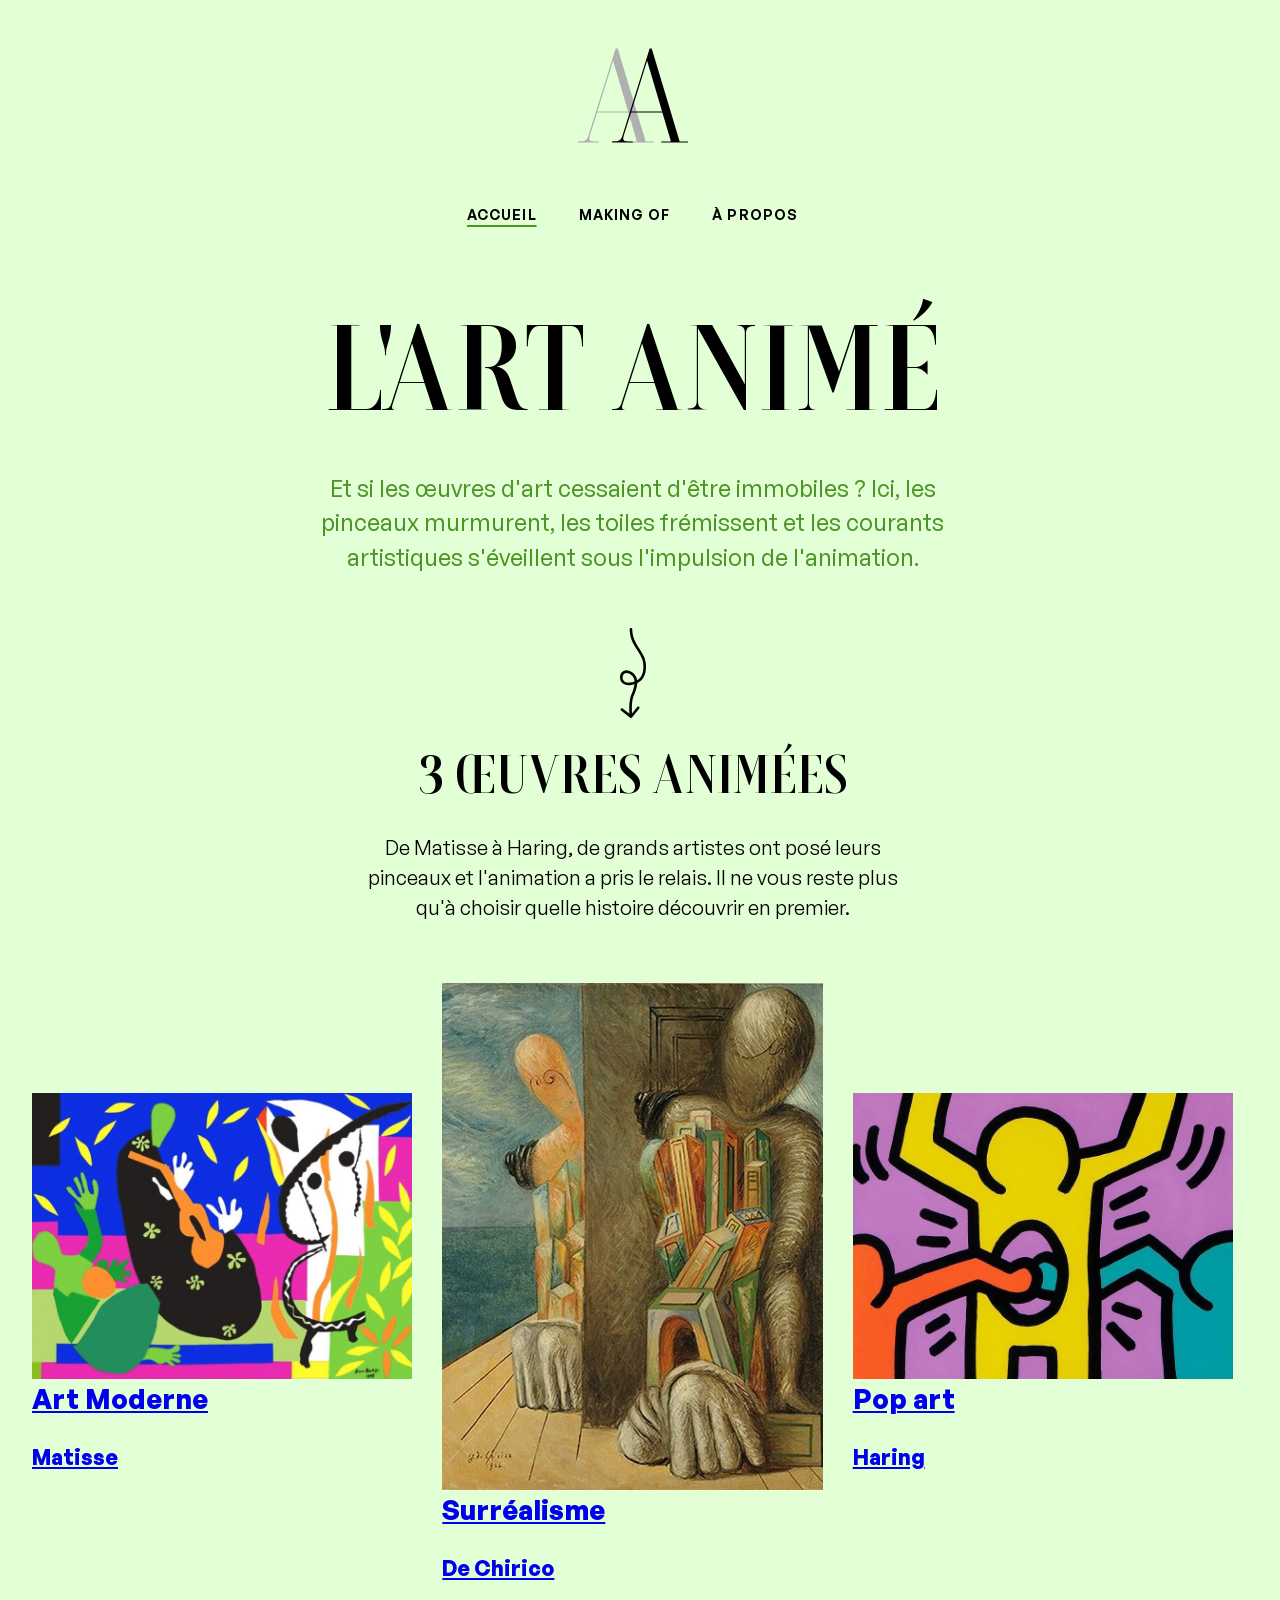
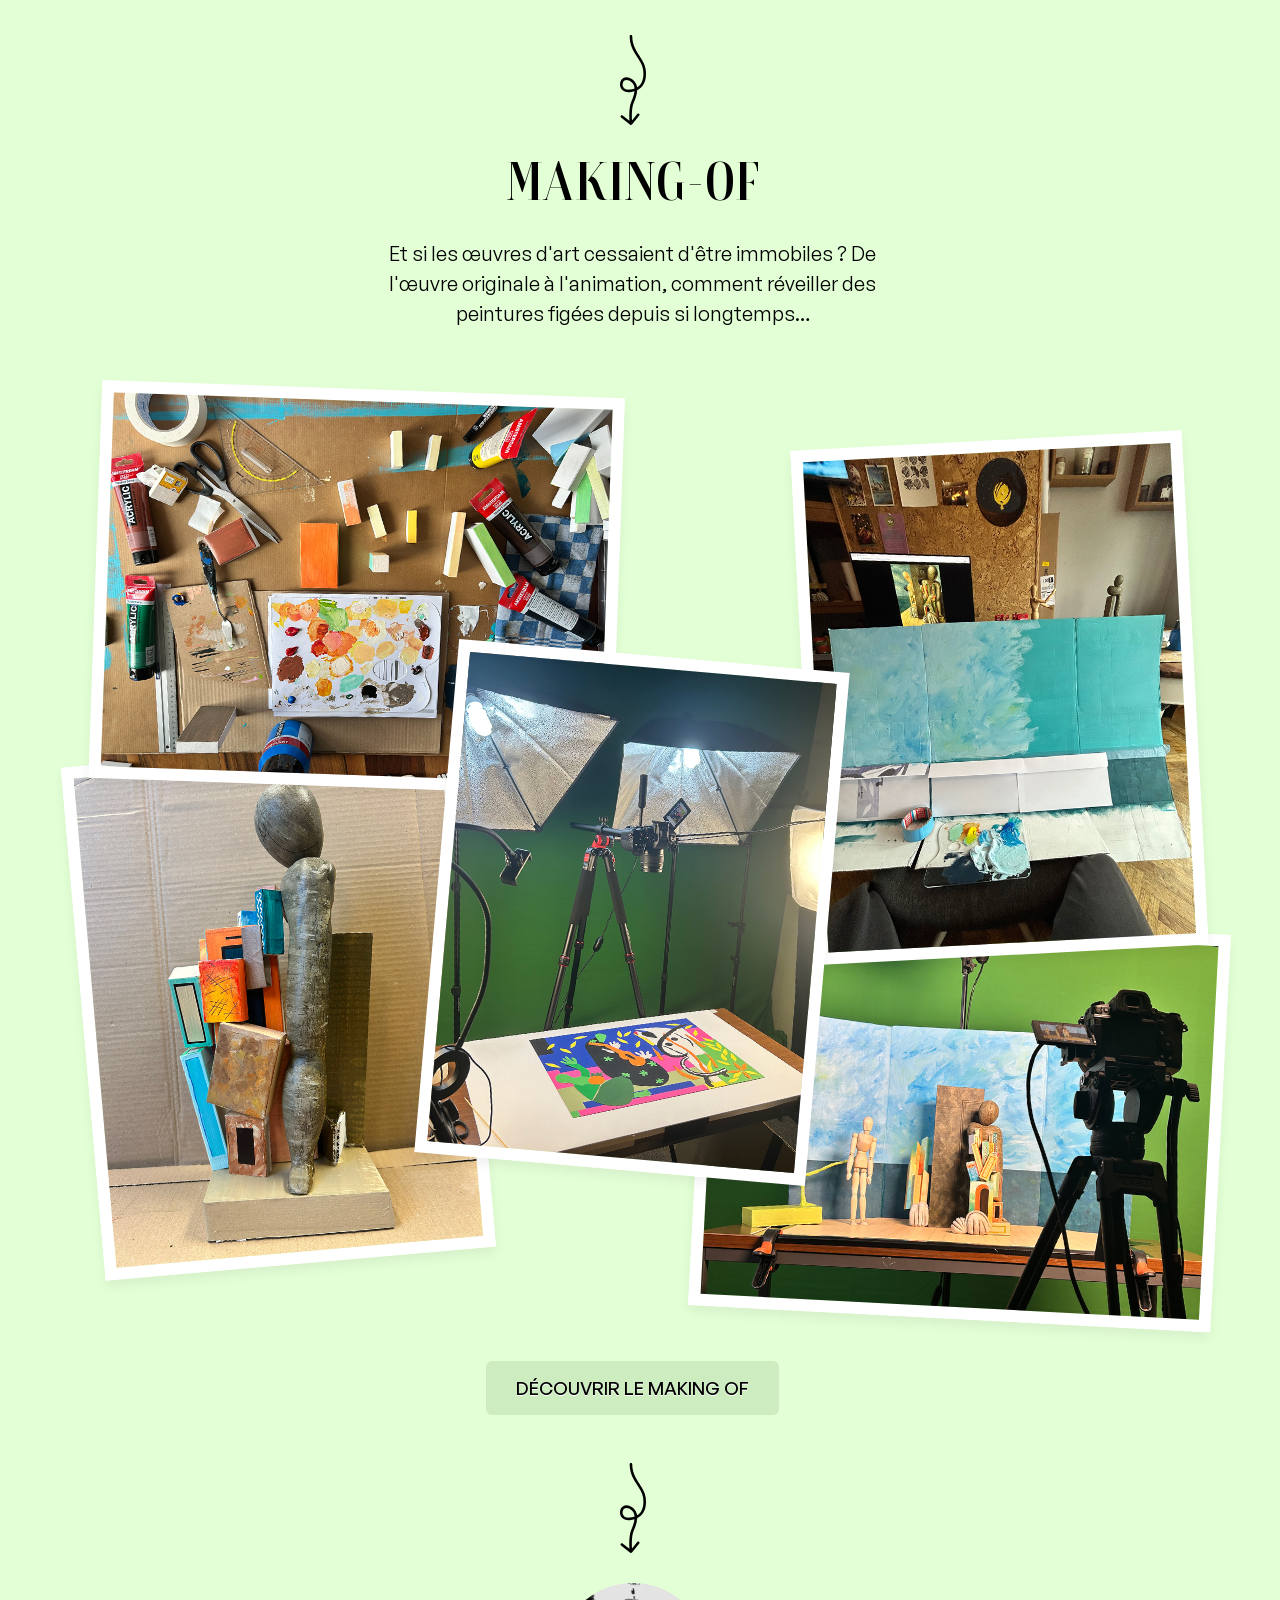
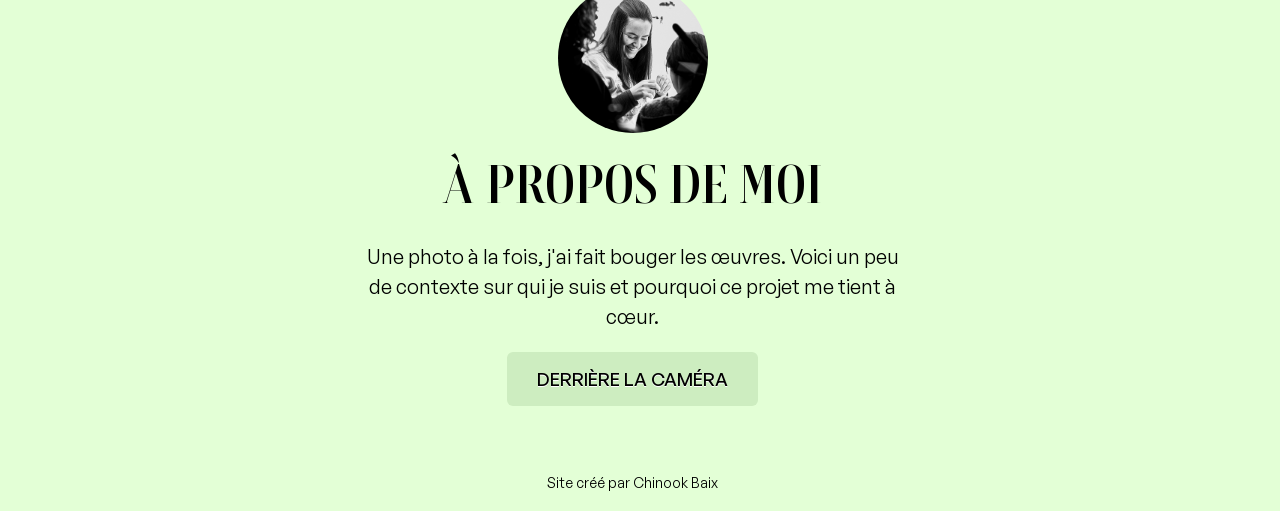
==== index.html @ c604ef95 "HTML contenu" ====
<!doctype html>
<html lang="fr" data-theme="green">
  <head>
    <meta charset="UTF-8" />
    <meta name="viewport" content="width=device-width, initial-scale=1.0" />
    <title>tfe_art</title>
    <meta name="description" content="ma jolie description" />
    <link rel="stylesheet" href="/assets/css/main.css" />

    <!-- preload fonts -->
    <link
      rel="preload"
      href="/assets/fonts/boska-variable.woff2"
      as="font"
      type="font/woff2"
      crossorigin
    />
    <link
      rel="preload"
      href="/assets/fonts/generalsans-variable.woff2"
      as="font"
      type="font/woff2"
      crossorigin
    />
    <link
      rel="preload"
      href="/assets/fonts/generalsans-variable-italic.woff2"
      as="font"
      type="font/woff2"
      crossorigin
    />

    <!-- @TODO Open graph -->
    <meta property="og:url" content="http://www.monsite.com" />
    <meta property="og:type" content="website" />
    <meta property="og:title" content="L'art Animé" />
    <meta property="og:description" content="ma jolie description" />
    <meta
      property="og:image"
      content="https://www.monsite.com/assets/img/metaimage.jpg"
    />
  </head>
  <body>
    <header class="header">
      <div class="container">
        <div class="header-content">
          <p>
            <img
              src="/assets/img/logo.svg"
              class="header-logo"
              alt="Art Animé logo"
              width="110"
              height="95"
              decoding="async"
            />
          </p>
          <nav>
            <ul class="mainnav">
              <li class="mainnav-item">
                <a class="mainnav-link is-active" href="/">Accueil</a>
              </li>
              <li class="mainnav-item">
                <a class="mainnav-link" href="/making-of/index.html"
                  >Making Of</a
                >
              </li>
              <li class="mainnav-item">
                <a class="mainnav-link" href="/propos/index.html">À propos</a>
              </li>
            </ul>
          </nav>
        </div>
      </div>
    </header>
    <main>
      <div class="section">
        <div class="container container-medium">
          <div class="intro">
            <h1 class="h1">L'Art Animé</h1>
            <div class="intro-text intro-text-highlight">
              <p>
                Et si les œuvres d'art cessaient d'être immobiles ? Ici, les
                pinceaux murmurent, les toiles frémissent et les courants
                artistiques s'éveillent sous l'impulsion de l'animation.
              </p>
            </div>
          </div>
        </div>
      </div>
      <hr class="separator" />
      <div class="section">
        <div class="container">
          <div class="intro mbe-2xl">
            <h2 class="h2">3 œuvres animées</h2>
            <div class="intro-text">
              <p>
                De Matisse à Haring, de grands artistes ont posé leurs pinceaux
                et l'animation a pris le relais. Il ne vous reste plus qu'à
                choisir quelle histoire découvrir en premier.
              </p>
            </div>
          </div>
          <ul class="grid grid-align-center grid-3cols-md">
            <li>
              <div>
                <a
                  href="/pageoeuvre/modern/index.html"
                  aria-label="Art Moderne"
                >
                  <div>
                    <img
                      src="assets/img/oeuvres/moderne.jpg"
                      class="fluidimg"
                      alt="La Tristesse du Roi - Matisse"
                      loading="lazy"
                      decoding="async"
                      width="800"
                      height="600"
                    />
                  </div>
                  <div>
                    <h2>Art Moderne</h2>
                    <h3>Matisse</h3>
                  </div>
                </a>
              </div>
            </li>
            <li>
              <div>
                <a
                  href="/pageoeuvre/surrealism/index.html"
                  aria-label="Surréalisme"
                >
                  <div>
                    <img
                      src="assets/img/oeuvres/surrealisme.jpg"
                      class="fluidimg"
                      alt="Mannequin au bord de la mer - De Chirico"
                      loading="lazy"
                      decoding="async"
                      width="800"
                      height="600"
                    />
                  </div>
                  <div>
                    <h2>Surréalisme</h2>
                    <h3>De Chirico</h3>
                  </div>
                </a>
              </div>
            </li>
            <li>
              <div>
                <a href="/pageoeuvre/popart/index.html" aria-label="Pop Art">
                  <div>
                    <img
                      src="assets/img/oeuvres/popart.jpg"
                      class="fluidimg"
                      alt="Pop Shop 3 - Haring"
                      loading="lazy"
                      decoding="async"
                      width="800"
                      height="600"
                    />
                  </div>
                  <div>
                    <h2>Pop art</h2>
                    <h3>Haring</h3>
                  </div>
                </a>
              </div>
            </li>
          </ul>
        </div>
      </div>
      <hr class="separator" />
      <div class="section">
        <div class="container">
          <div class="intro mbe-2xl">
            <h2 class="h2">Making-of</h2>
            <div class="intro-text">
              <p>
                Et si les œuvres d'art cessaient d'être immobiles ? De l'œuvre
                originale à l'animation, comment réveiller des peintures figées
                depuis si longtemps…
              </p>
            </div>
          </div>
          <div class="patchwork">
            <img
              src="/assets/img/patchwork/patchwork-landscape-001.jpg"
              class="fluidimg"
              alt=""
              width="800"
              height="600"
              loading="lazy"
              decoding="async"
            />
            <img
              src="/assets/img/patchwork/patchwork-portrait-001.jpg"
              class="fluidimg"
              alt=""
              width="600"
              height="800"
              loading="lazy"
              decoding="async"
            />
            <img
              src="/assets/img/patchwork/patchwork-portrait-002.jpg"
              class="fluidimg"
              alt=""
              width="600"
              height="800"
              loading="lazy"
              decoding="async"
            />
            <img
              src="/assets/img/patchwork/patchwork-portrait-003.jpg"
              class="fluidimg"
              alt=""
              width="600"
              height="800"
              loading="lazy"
              decoding="async"
            />
            <img
              src="/assets/img/patchwork/patchwork-landscape-002.jpg"
              class="fluidimg"
              alt=""
              width="800"
              height="600"
              loading="lazy"
              decoding="async"
            />
          </div>
          <p class="text-center">
            <a class="button" href="/making-of/">Découvrir le making of</a>
          </p>
        </div>
      </div>
      <hr class="separator" />
      <div class="section">
        <div class="container">
          <div class="intro">
            <p class="mbe-md">
              <img
                src="assets/img/photo-about.jpg"
                class="avatar"
                alt="moi"
                width="150"
                height="150"
                loading="lazy"
                decoding="async"
              />
            </p>
            <h2 class="h2">À propos de moi</h2>
            <div class="intro-text">
              <p>
                Une photo à la fois, j'ai fait bouger les œuvres. Voici un peu
                de contexte sur qui je suis et pourquoi ce projet me tient à
                cœur.
              </p>
            </div>
            <p class="text-center">
              <a class="button" href="propos/index.html">Derrière la caméra</a>
            </p>
          </div>
        </div>
      </div>
    </main>

    <footer class="footer">
      <div class="container">
        <p class="footer-copyright">Site créé par Chinook Baix</p>
      </div>
    </footer>
  </body>
</html>
---- assets/css/main.css ----
@layer settings, base, components, utilities;

/* SETTINGS */
@import "settings/colors.css" layer(settings);
@import "settings/typography.css" layer(settings);

/* BASE */
@import "base/reset.css" layer(base);
@import "base/html.css" layer(base);
@import "base/fonts.css" layer(base);
@import "base/body.css" layer(base);

/* COMPONENTS */
/* @import "components/container.css" layer(components); */
@import "components/section.css" layer(components);
@import "components/container.css" layer(components);
@import "components/intro.css" layer(components);
@import "components/grid.css" layer(components);
@import "components/titles.css" layer(components);
@import "components/fluidimg.css" layer(components);
@import "components/button.css" layer(components);
@import "components/patchwork.css" layer(components);
@import "components/header.css" layer(components);
@import "components/mainnav.css" layer(components);
@import "components/footer.css" layer(components);
@import "components/separator.css" layer(components);
@import "components/fluidvideo.css" layer(components);
@import "components/modules-body.css" layer(components);
@import "components/avatar.css" layer(components);

/* UTILITIES */
@import "utilities/text-align.css" layer(utilities);
@import "utilities/spacing.css" layer(utilities);
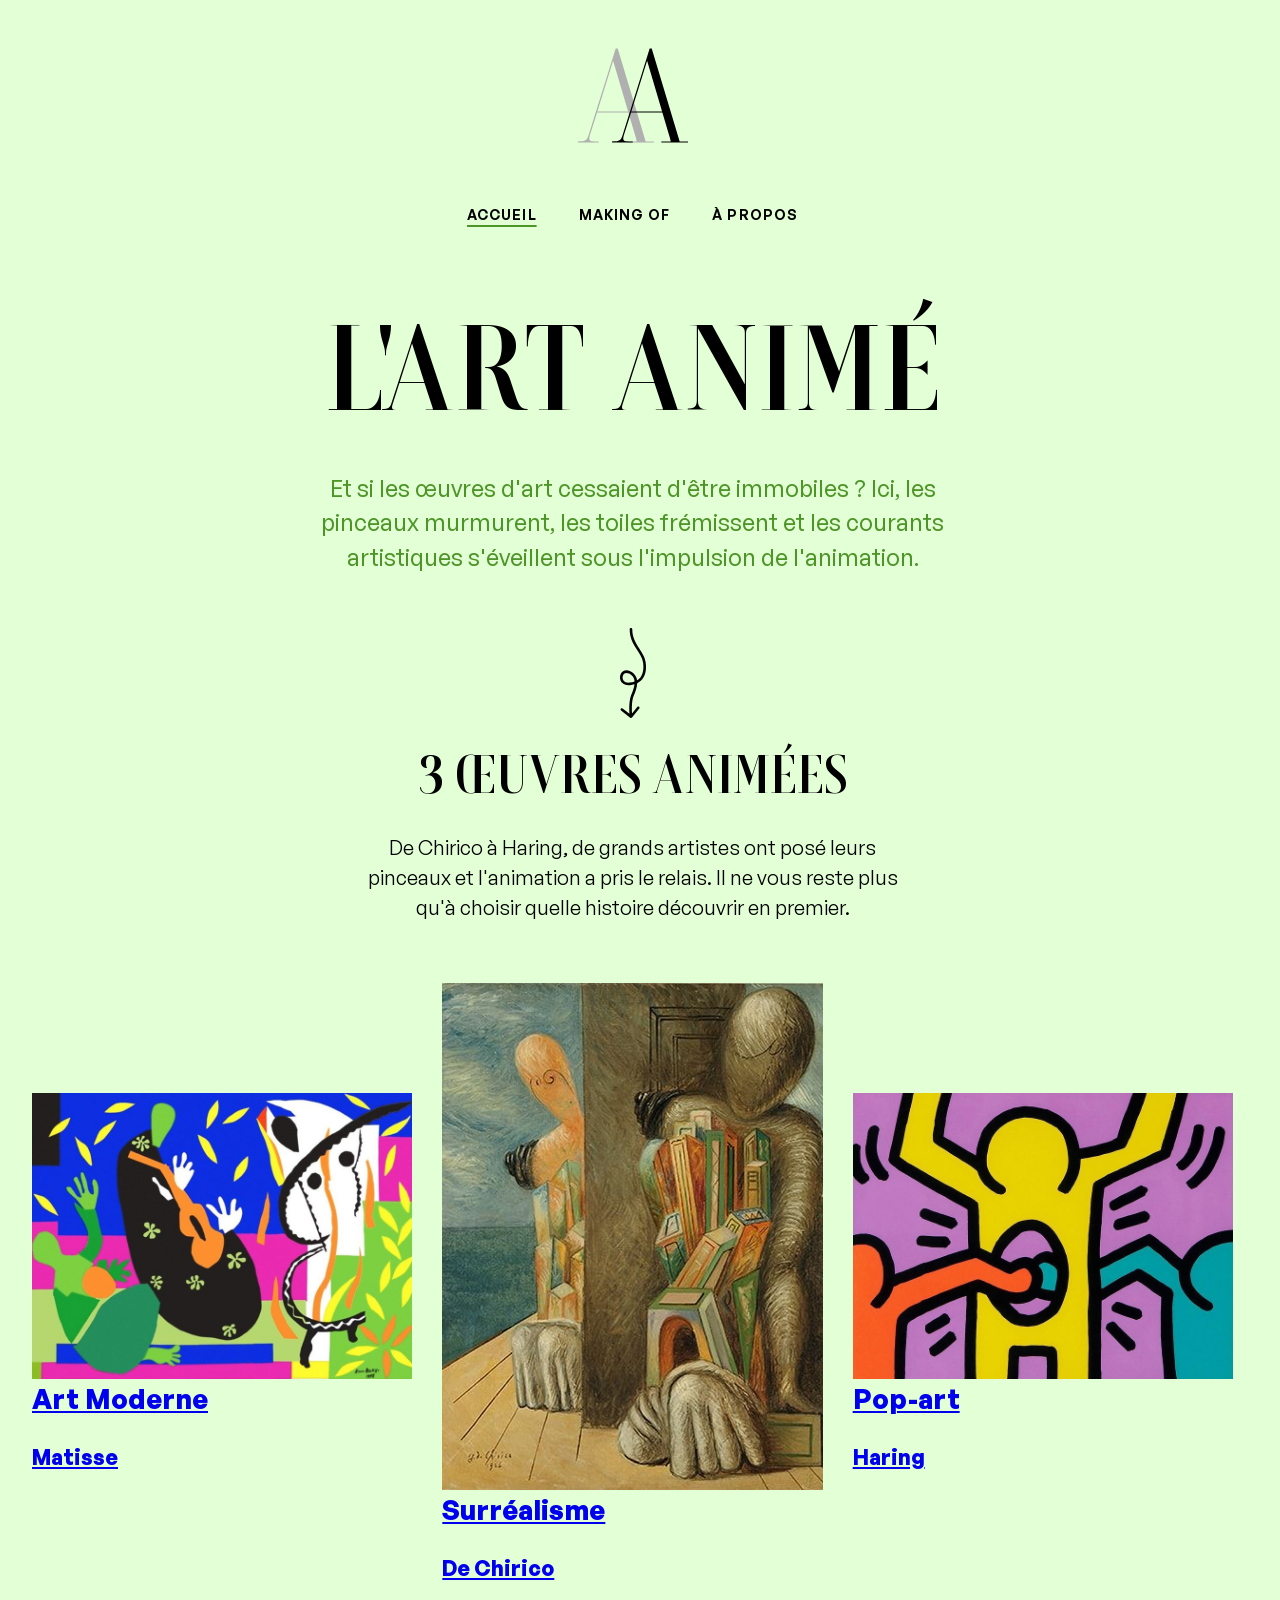
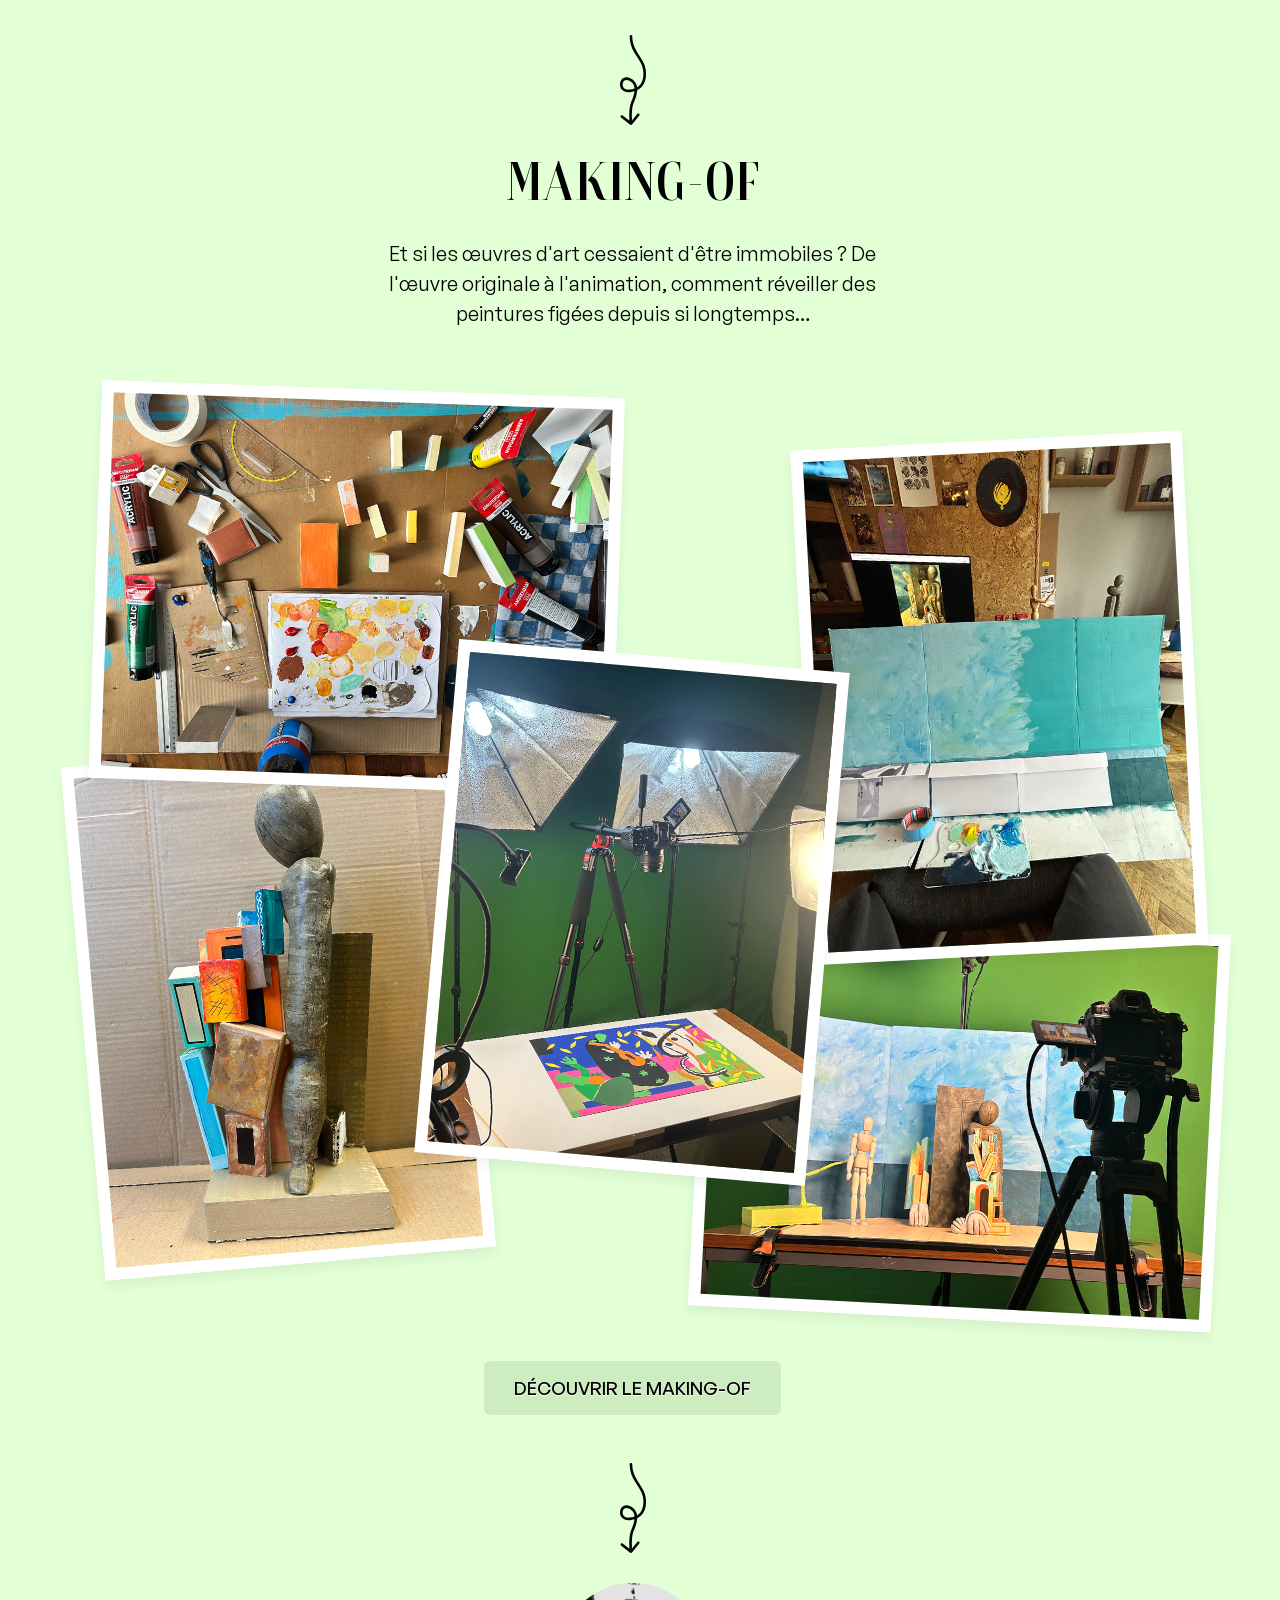
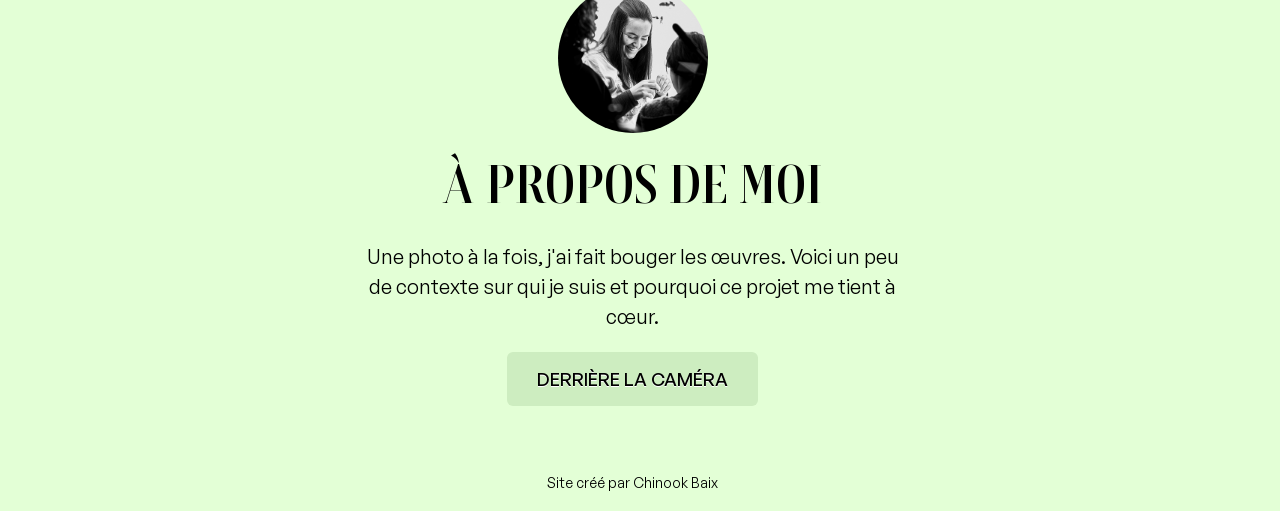
==== commit 055b38a1: "correction fautes" ====
--- a/index.html
+++ b/index.html
@@ -94,7 +94,7 @@
             <h2 class="h2">3 œuvres animées</h2>
             <div class="intro-text">
               <p>
-                De Matisse à Haring, de grands artistes ont posé leurs pinceaux
+                De Chirico à Haring, de grands artistes ont posé leurs pinceaux
                 et l'animation a pris le relais. Il ne vous reste plus qu'à
                 choisir quelle histoire découvrir en premier.
               </p>
@@ -164,7 +164,7 @@
                     />
                   </div>
                   <div>
-                    <h2>Pop art</h2>
+                    <h2>Pop-art</h2>
                     <h3>Haring</h3>
                   </div>
                 </a>
@@ -234,7 +234,7 @@
             />
           </div>
           <p class="text-center">
-            <a class="button" href="/making-of/">Découvrir le making of</a>
+            <a class="button" href="/making-of/">Découvrir le making-of</a>
           </p>
         </div>
       </div>
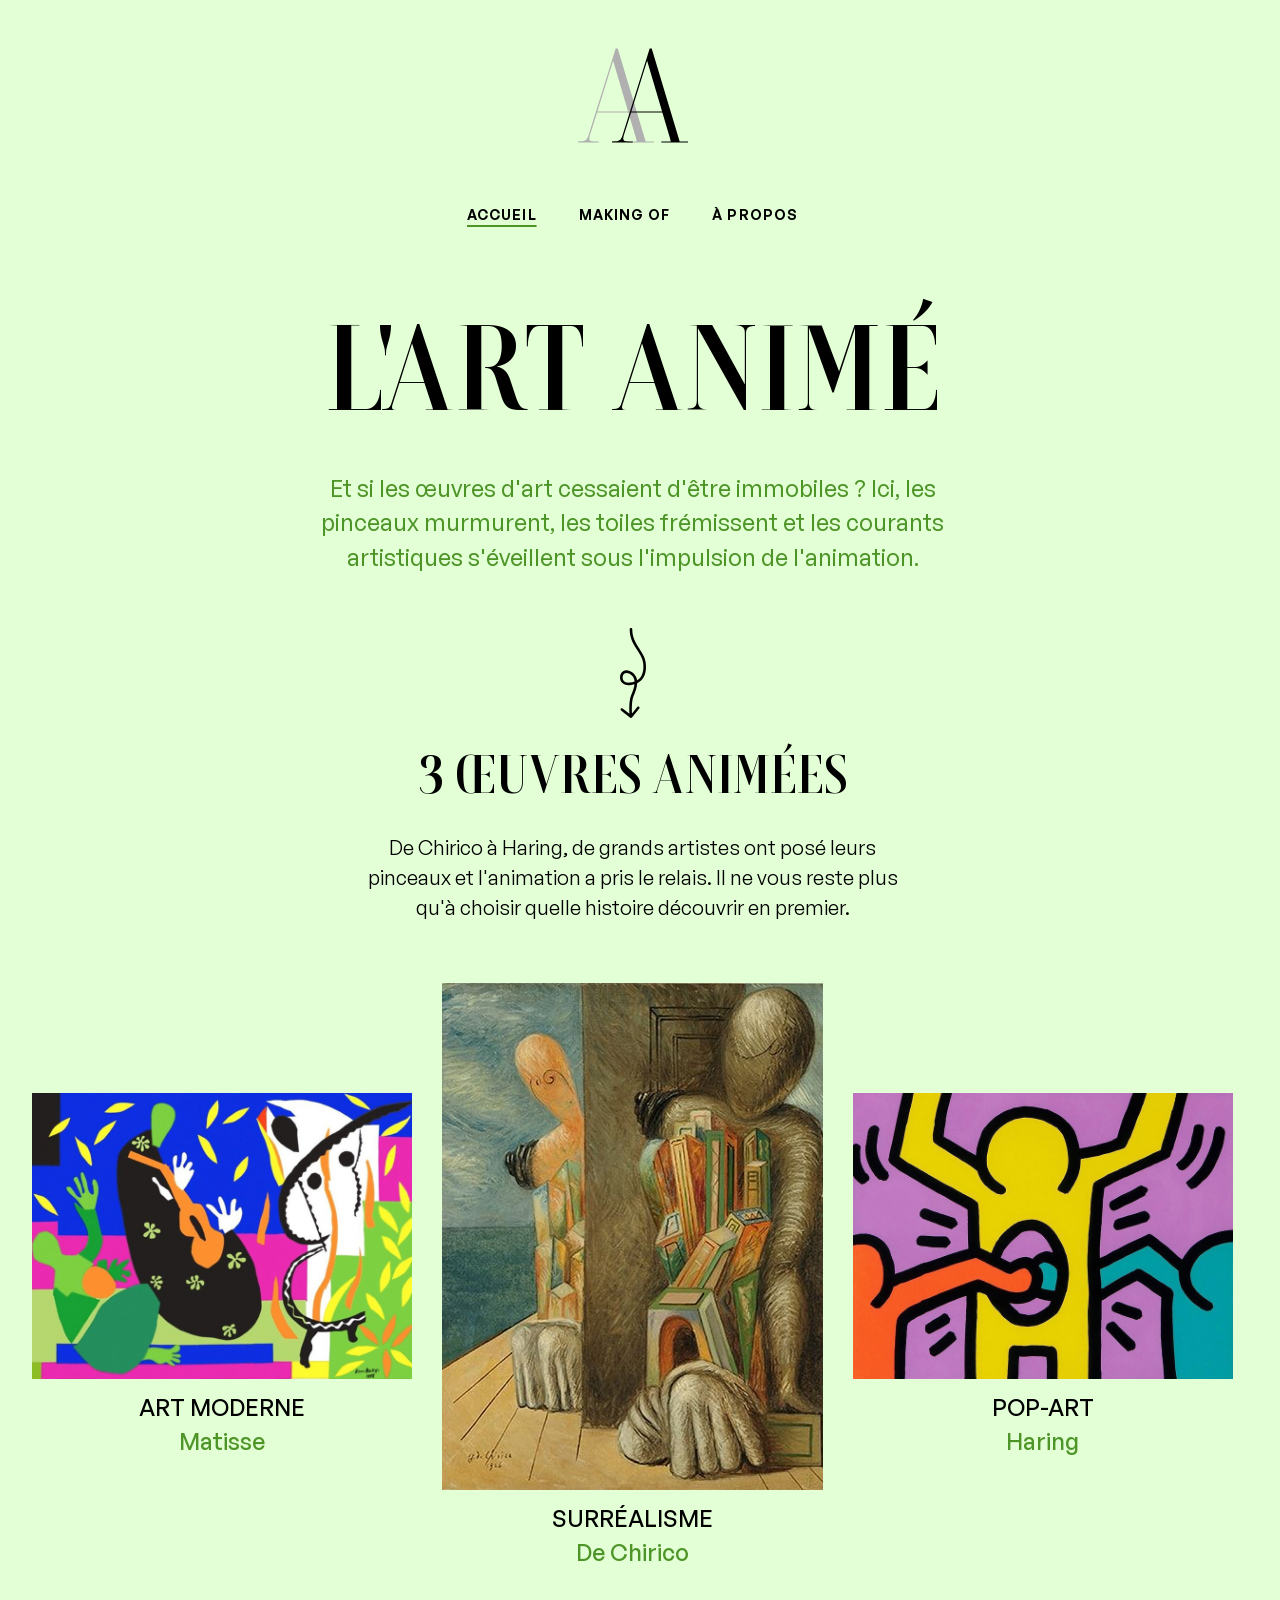
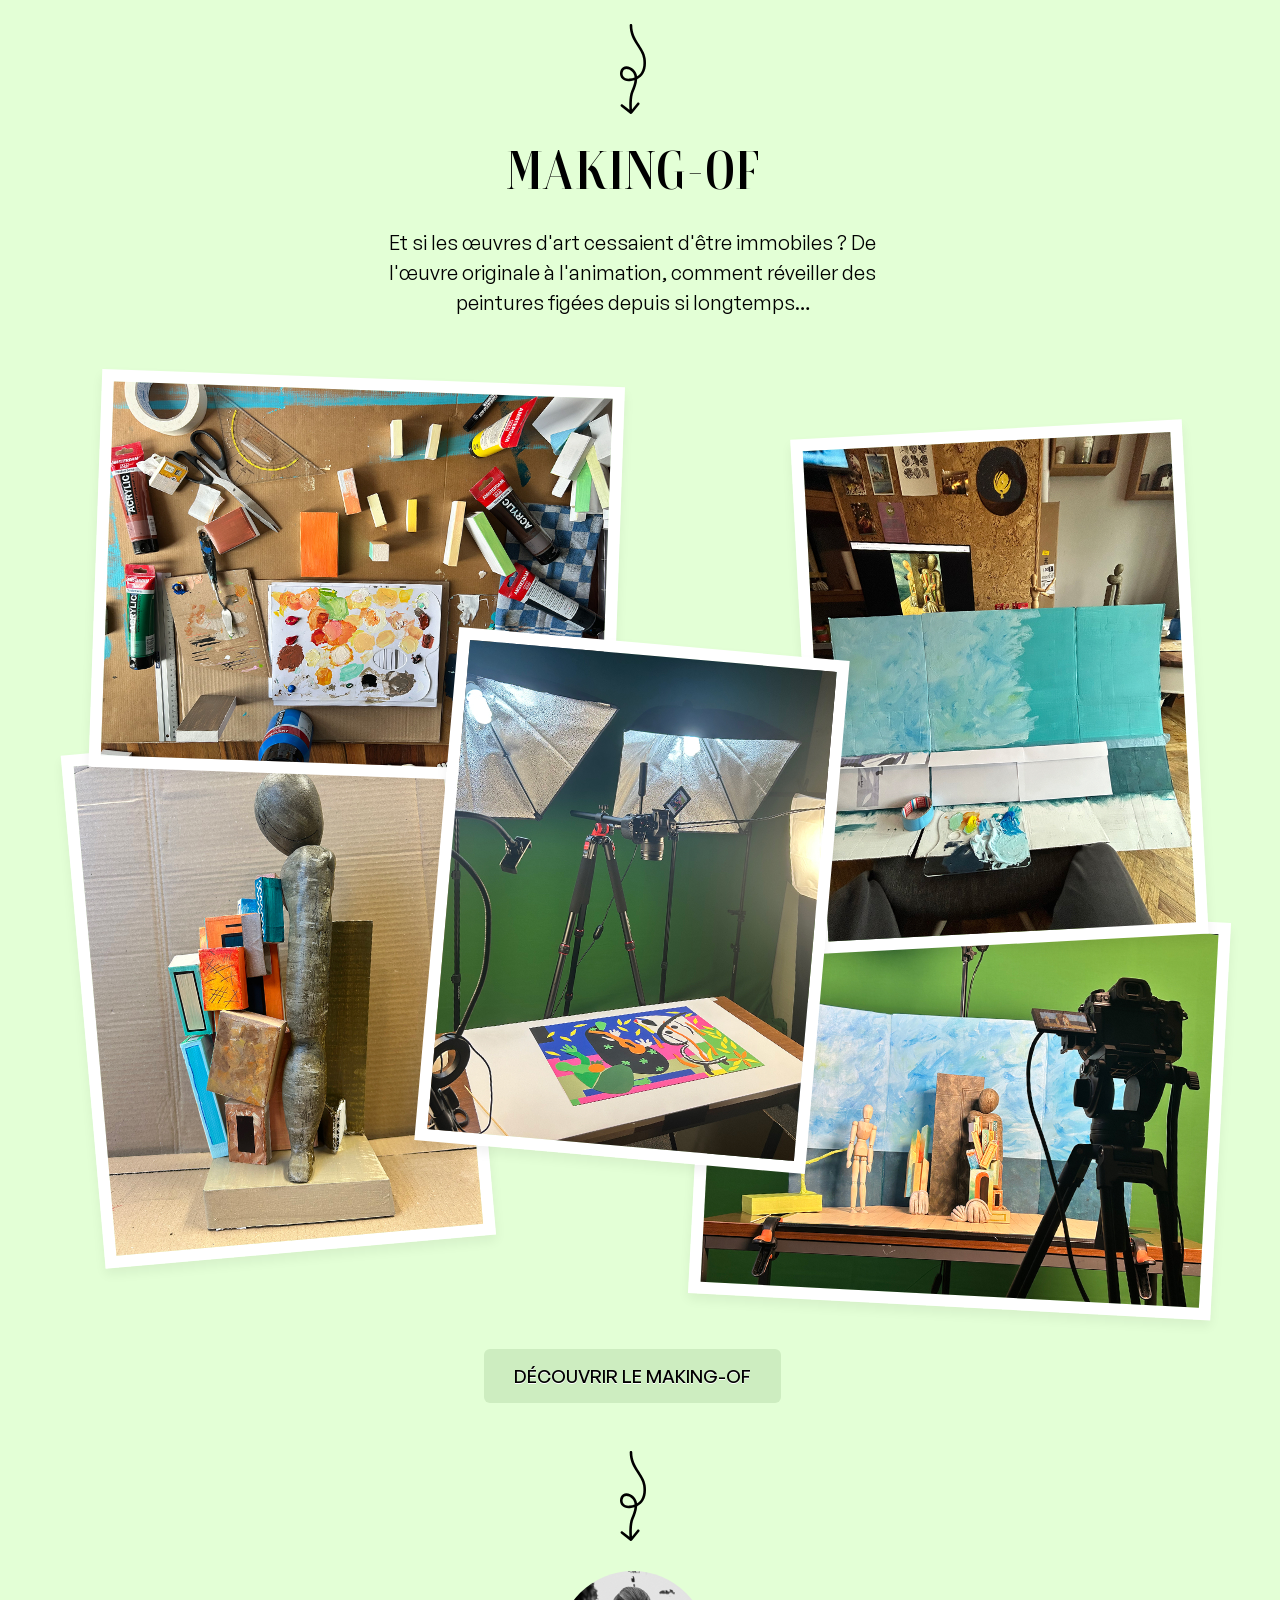
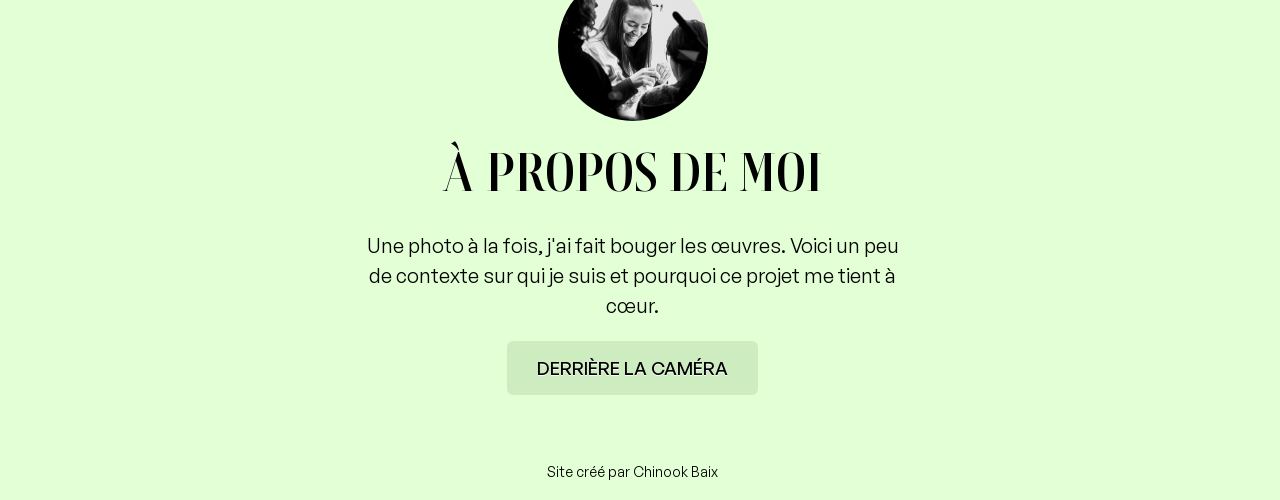
==== commit 376d1322: "title oeuvre style" ====
--- a/index.html
+++ b/index.html
@@ -104,6 +104,7 @@
             <li>
               <div>
                 <a
+                  class="decoration"
                   href="/pageoeuvre/modern/index.html"
                   aria-label="Art Moderne"
                 >
@@ -118,9 +119,11 @@
                       height="600"
                     />
                   </div>
-                  <div>
-                    <h2>Art Moderne</h2>
-                    <h3>Matisse</h3>
+                  <div class="pbs-sm">
+                    <div class="text-center title-oeuvre">
+                      <p class="uppercase mbe-none">art moderne</p>
+                      <p class="color-name">Matisse</p>
+                    </div>
                   </div>
                 </a>
               </div>
@@ -128,6 +131,7 @@
             <li>
               <div>
                 <a
+                  class="decoration"
                   href="/pageoeuvre/surrealism/index.html"
                   aria-label="Surréalisme"
                 >
@@ -142,16 +146,22 @@
                       height="600"
                     />
                   </div>
-                  <div>
-                    <h2>Surréalisme</h2>
-                    <h3>De Chirico</h3>
+                  <div class="pbs-sm">
+                    <div class="text-center title-oeuvre">
+                      <p class="uppercase mbe-none">Surréalisme</p>
+                      <p class="color-name">De Chirico</p>
+                    </div>
                   </div>
                 </a>
               </div>
             </li>
             <li>
               <div>
-                <a href="/pageoeuvre/popart/index.html" aria-label="Pop Art">
+                <a
+                  class="decoration"
+                  href="/pageoeuvre/popart/index.html"
+                  aria-label="Pop Art"
+                >
                   <div>
                     <img
                       src="assets/img/oeuvres/popart.jpg"
@@ -163,9 +173,11 @@
                       height="600"
                     />
                   </div>
-                  <div>
-                    <h2>Pop-art</h2>
-                    <h3>Haring</h3>
+                  <div class="pbs-sm">
+                    <div class="text-center title-oeuvre">
+                      <p class="uppercase mbe-none">Pop-art</p>
+                      <p class="color-name">Haring</p>
+                    </div>
                   </div>
                 </a>
               </div>
--- a/assets/css/main.css
+++ b/assets/css/main.css
@@ -27,6 +27,7 @@
 @import "components/fluidvideo.css" layer(components);
 @import "components/modules-body.css" layer(components);
 @import "components/avatar.css" layer(components);
+@import "components/lienoeuvre.css" layer(components);
 
 /* UTILITIES */
 @import "utilities/text-align.css" layer(utilities);
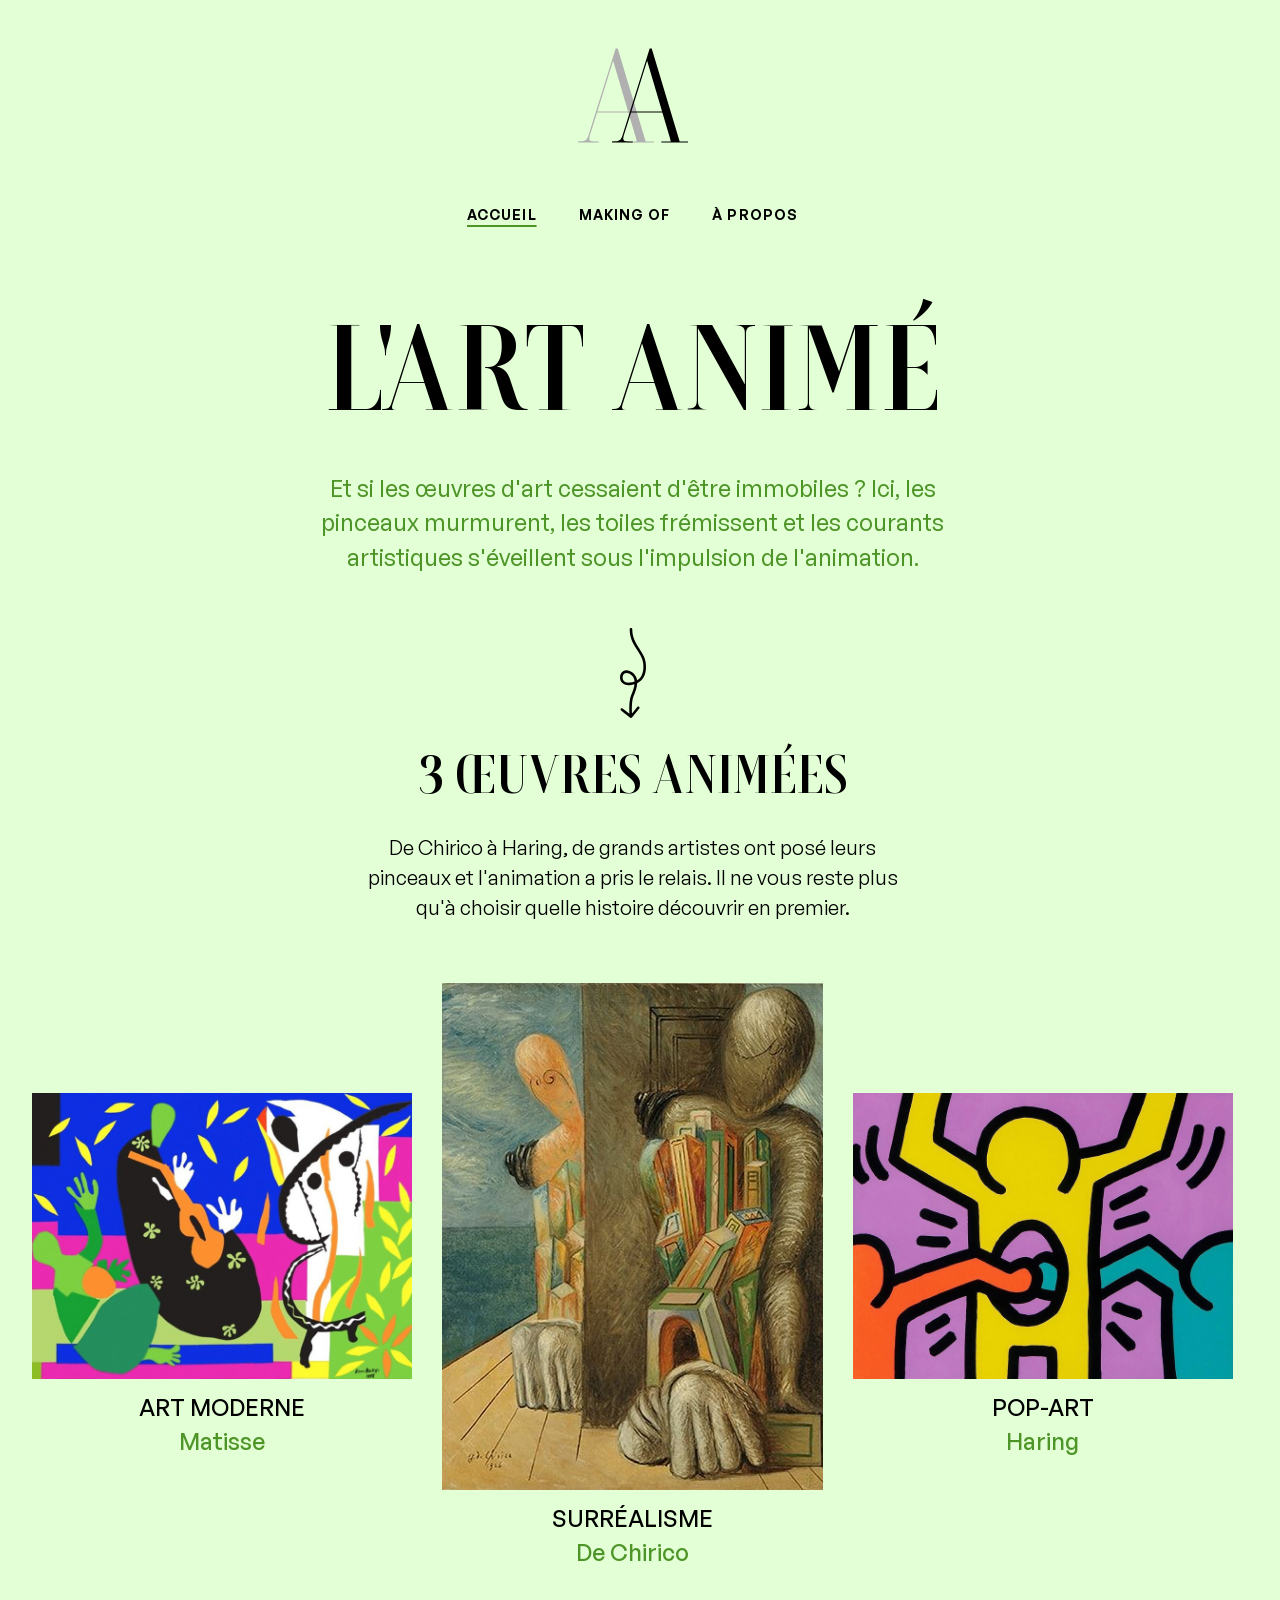
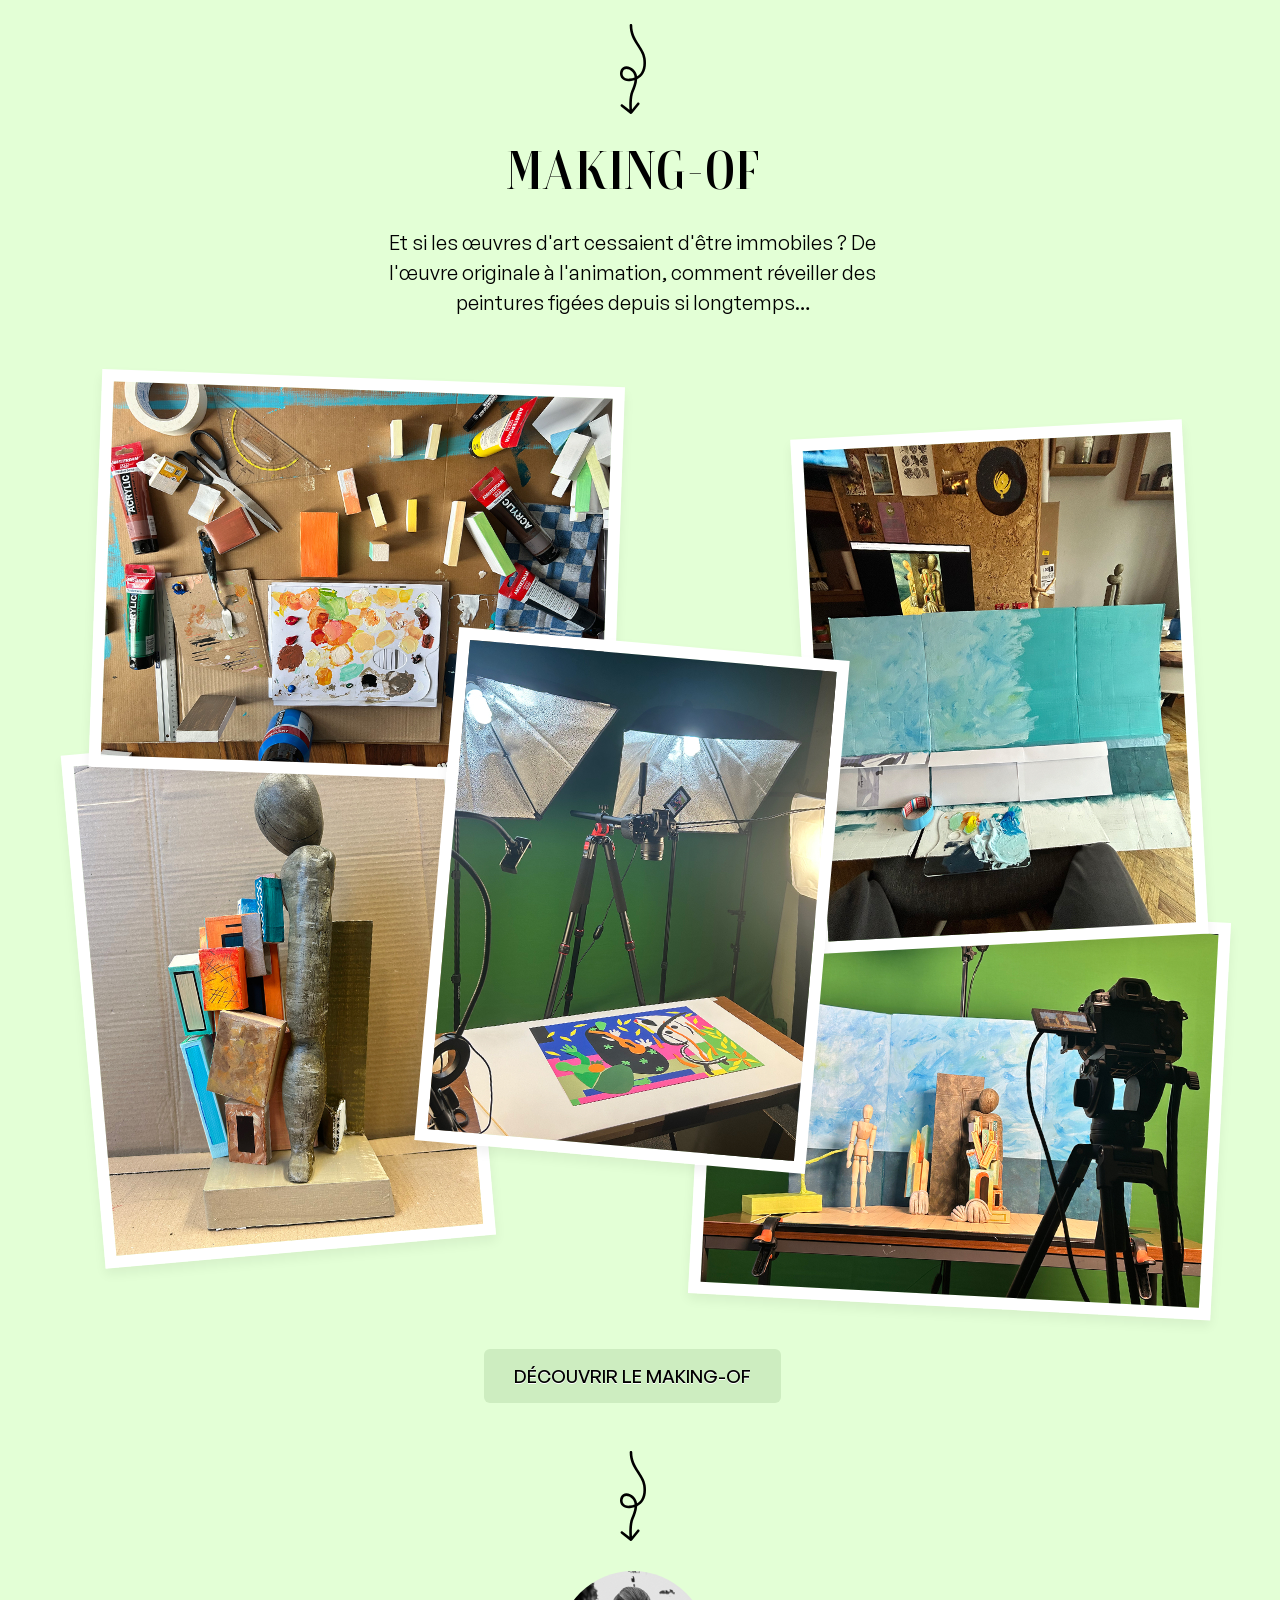
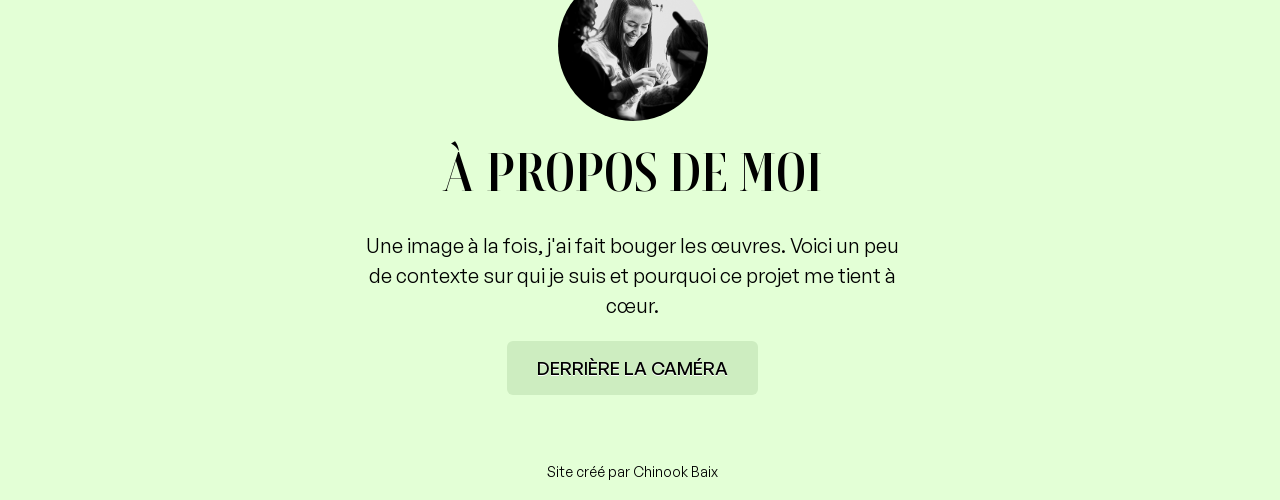
==== commit 65d44b6b: "début surréalisme" ====
--- a/index.html
+++ b/index.html
@@ -108,10 +108,10 @@
                   href="/pageoeuvre/modern/index.html"
                   aria-label="Art Moderne"
                 >
-                  <div>
+                  <div class="container-img">
                     <img
                       src="assets/img/oeuvres/moderne.jpg"
-                      class="fluidimg"
+                      class="fluidimg oeuvre-img"
                       alt="La Tristesse du Roi - Matisse"
                       loading="lazy"
                       decoding="async"
@@ -135,10 +135,10 @@
                   href="/pageoeuvre/surrealism/index.html"
                   aria-label="Surréalisme"
                 >
-                  <div>
+                  <div class="container-img">
                     <img
                       src="assets/img/oeuvres/surrealisme.jpg"
-                      class="fluidimg"
+                      class="fluidimg oeuvre-img"
                       alt="Mannequin au bord de la mer - De Chirico"
                       loading="lazy"
                       decoding="async"
@@ -162,10 +162,10 @@
                   href="/pageoeuvre/popart/index.html"
                   aria-label="Pop Art"
                 >
-                  <div>
+                  <div class="container-img">
                     <img
                       src="assets/img/oeuvres/popart.jpg"
-                      class="fluidimg"
+                      class="fluidimg oeuvre-img"
                       alt="Pop Shop 3 - Haring"
                       loading="lazy"
                       decoding="async"
@@ -201,7 +201,7 @@
           <div class="patchwork">
             <img
               src="/assets/img/patchwork/patchwork-landscape-001.jpg"
-              class="fluidimg"
+              class="fluidimg scrollanim-translategauche"
               alt=""
               width="800"
               height="600"
@@ -210,7 +210,7 @@
             />
             <img
               src="/assets/img/patchwork/patchwork-portrait-001.jpg"
-              class="fluidimg"
+              class="fluidimg scrollanim-translatedroite"
               alt=""
               width="600"
               height="800"
@@ -219,7 +219,7 @@
             />
             <img
               src="/assets/img/patchwork/patchwork-portrait-002.jpg"
-              class="fluidimg"
+              class="fluidimg scrollanim-translatehaut"
               alt=""
               width="600"
               height="800"
@@ -228,7 +228,7 @@
             />
             <img
               src="/assets/img/patchwork/patchwork-portrait-003.jpg"
-              class="fluidimg"
+              class="fluidimg scrollanim-translategauche"
               alt=""
               width="600"
               height="800"
@@ -237,7 +237,7 @@
             />
             <img
               src="/assets/img/patchwork/patchwork-landscape-002.jpg"
-              class="fluidimg"
+              class="fluidimg scrollanim-translatedroite"
               alt=""
               width="800"
               height="600"
@@ -268,7 +268,7 @@
             <h2 class="h2">À propos de moi</h2>
             <div class="intro-text">
               <p>
-                Une photo à la fois, j'ai fait bouger les œuvres. Voici un peu
+                Une image à la fois, j'ai fait bouger les œuvres. Voici un peu
                 de contexte sur qui je suis et pourquoi ce projet me tient à
                 cœur.
               </p>
--- a/assets/css/main.css
+++ b/assets/css/main.css
@@ -28,6 +28,8 @@
 @import "components/modules-body.css" layer(components);
 @import "components/avatar.css" layer(components);
 @import "components/lienoeuvre.css" layer(components);
+@import "components/imageanim.css" layer(components);
+@import "components/scrollanim.css" layer(components);
 
 /* UTILITIES */
 @import "utilities/text-align.css" layer(utilities);
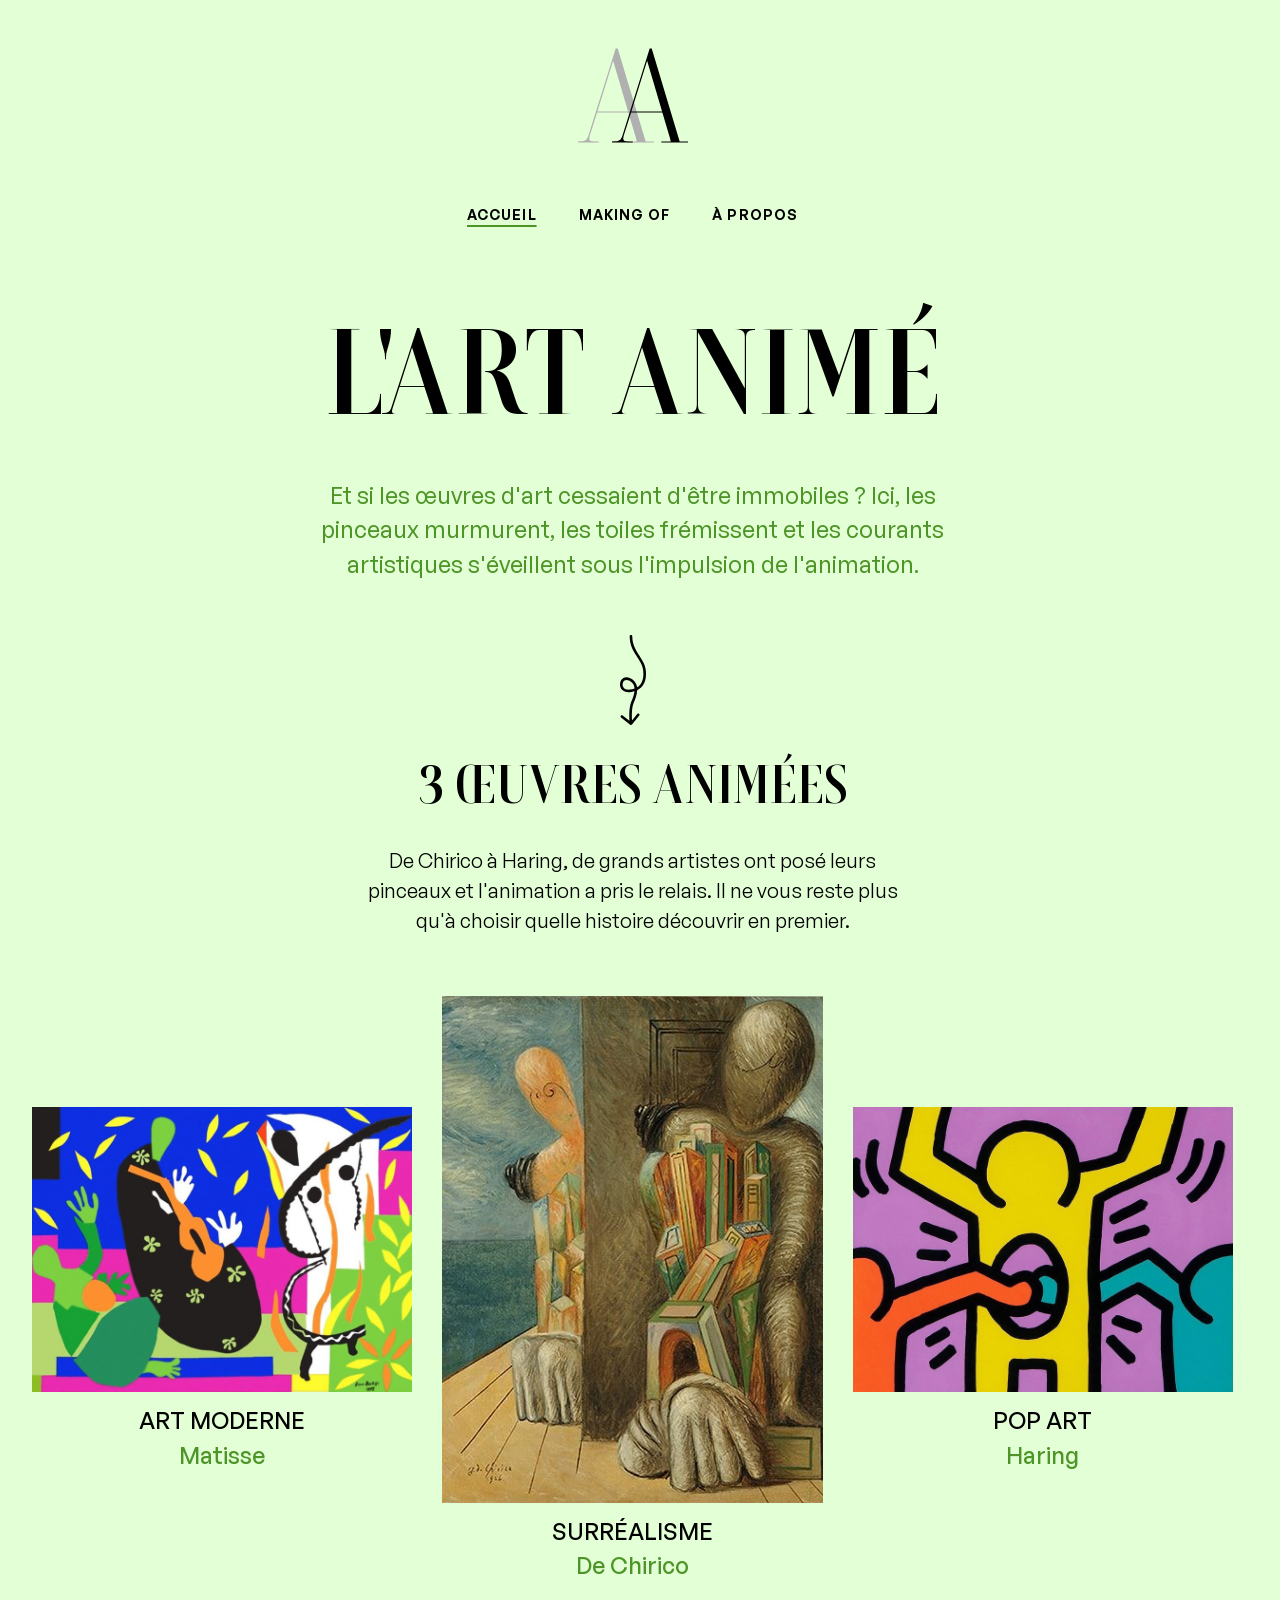
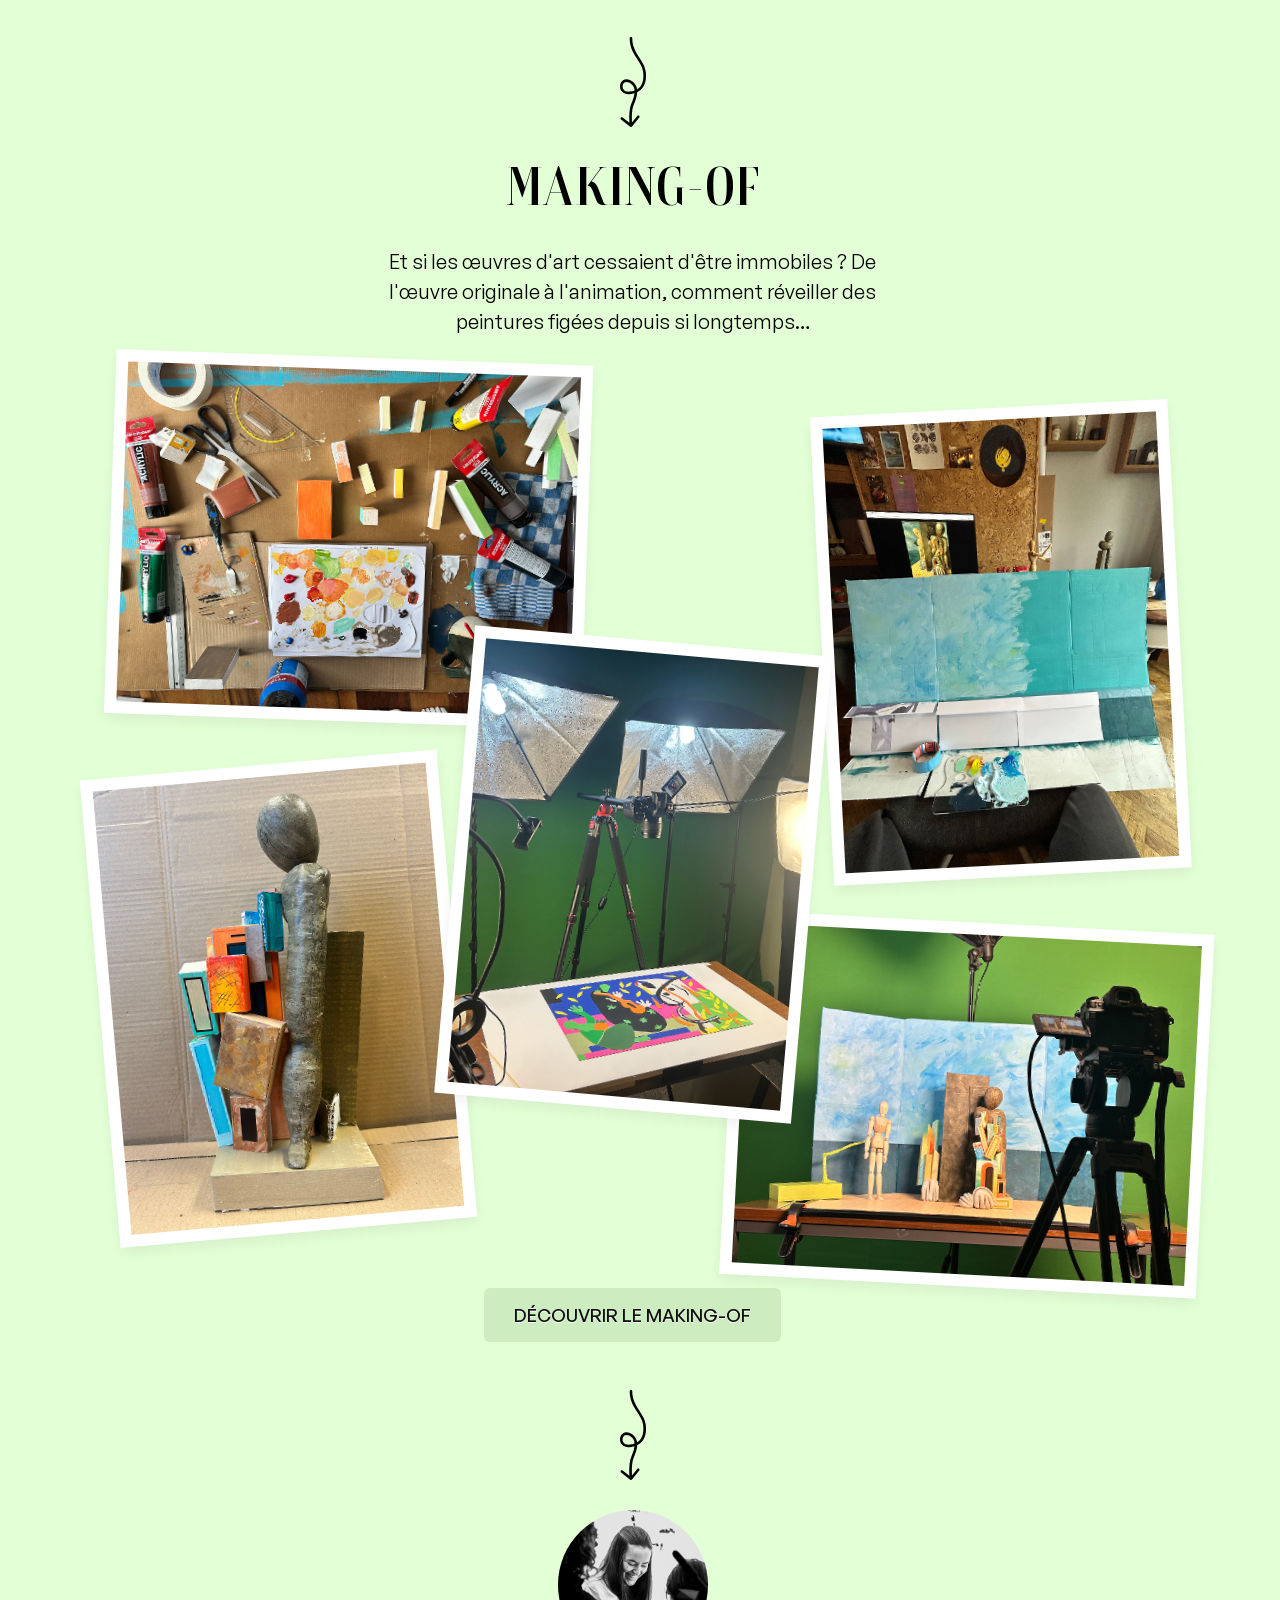
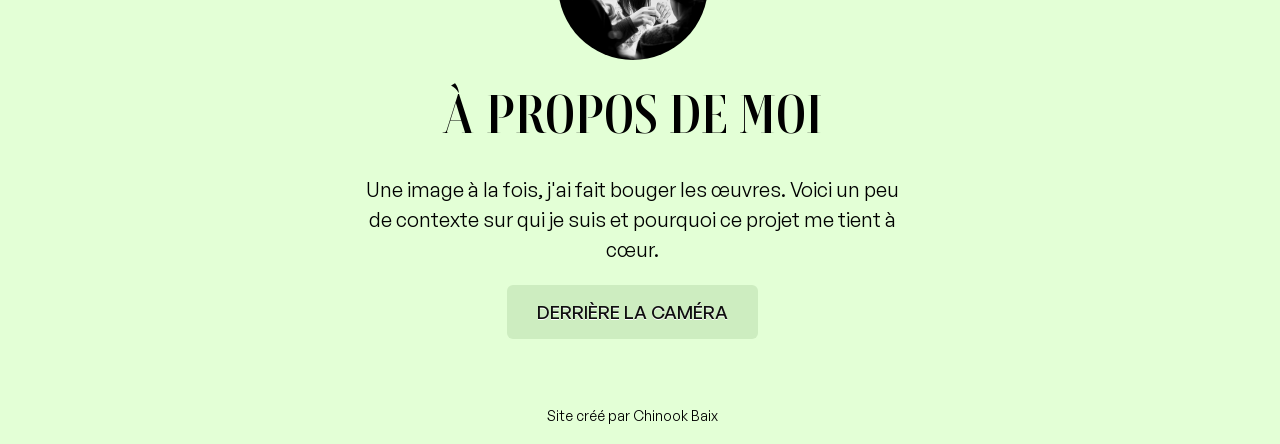
==== commit 41404cfd: "problème git test" ====
--- a/index.html
+++ b/index.html
@@ -175,7 +175,7 @@
                   </div>
                   <div class="pbs-sm">
                     <div class="text-center title-oeuvre">
-                      <p class="uppercase mbe-none">Pop-art</p>
+                      <p class="uppercase mbe-none">Pop art</p>
                       <p class="color-name">Haring</p>
                     </div>
                   </div>
--- a/assets/css/main.css
+++ b/assets/css/main.css
@@ -11,7 +11,6 @@
 @import "base/body.css" layer(base);
 
 /* COMPONENTS */
-/* @import "components/container.css" layer(components); */
 @import "components/section.css" layer(components);
 @import "components/container.css" layer(components);
 @import "components/intro.css" layer(components);
@@ -25,11 +24,18 @@
 @import "components/footer.css" layer(components);
 @import "components/separator.css" layer(components);
 @import "components/fluidvideo.css" layer(components);
-@import "components/modules-body.css" layer(components);
+@import "components/modulesbody.css" layer(components);
 @import "components/avatar.css" layer(components);
 @import "components/lienoeuvre.css" layer(components);
 @import "components/imageanim.css" layer(components);
 @import "components/scrollanim.css" layer(components);
+@import "components/revealimage.css" layer(components);
+@import "components/flipcard.css" layer(components);
+@import "components/figure.css" layer(components);
+@import "components/mediatext.css" layer(components);
+@import "components/slider.css" layer(components);
+@import "components/rotate.css" layer(components);
+@import "components/borderbox.css" layer(components);
 
 /* UTILITIES */
 @import "utilities/text-align.css" layer(utilities);
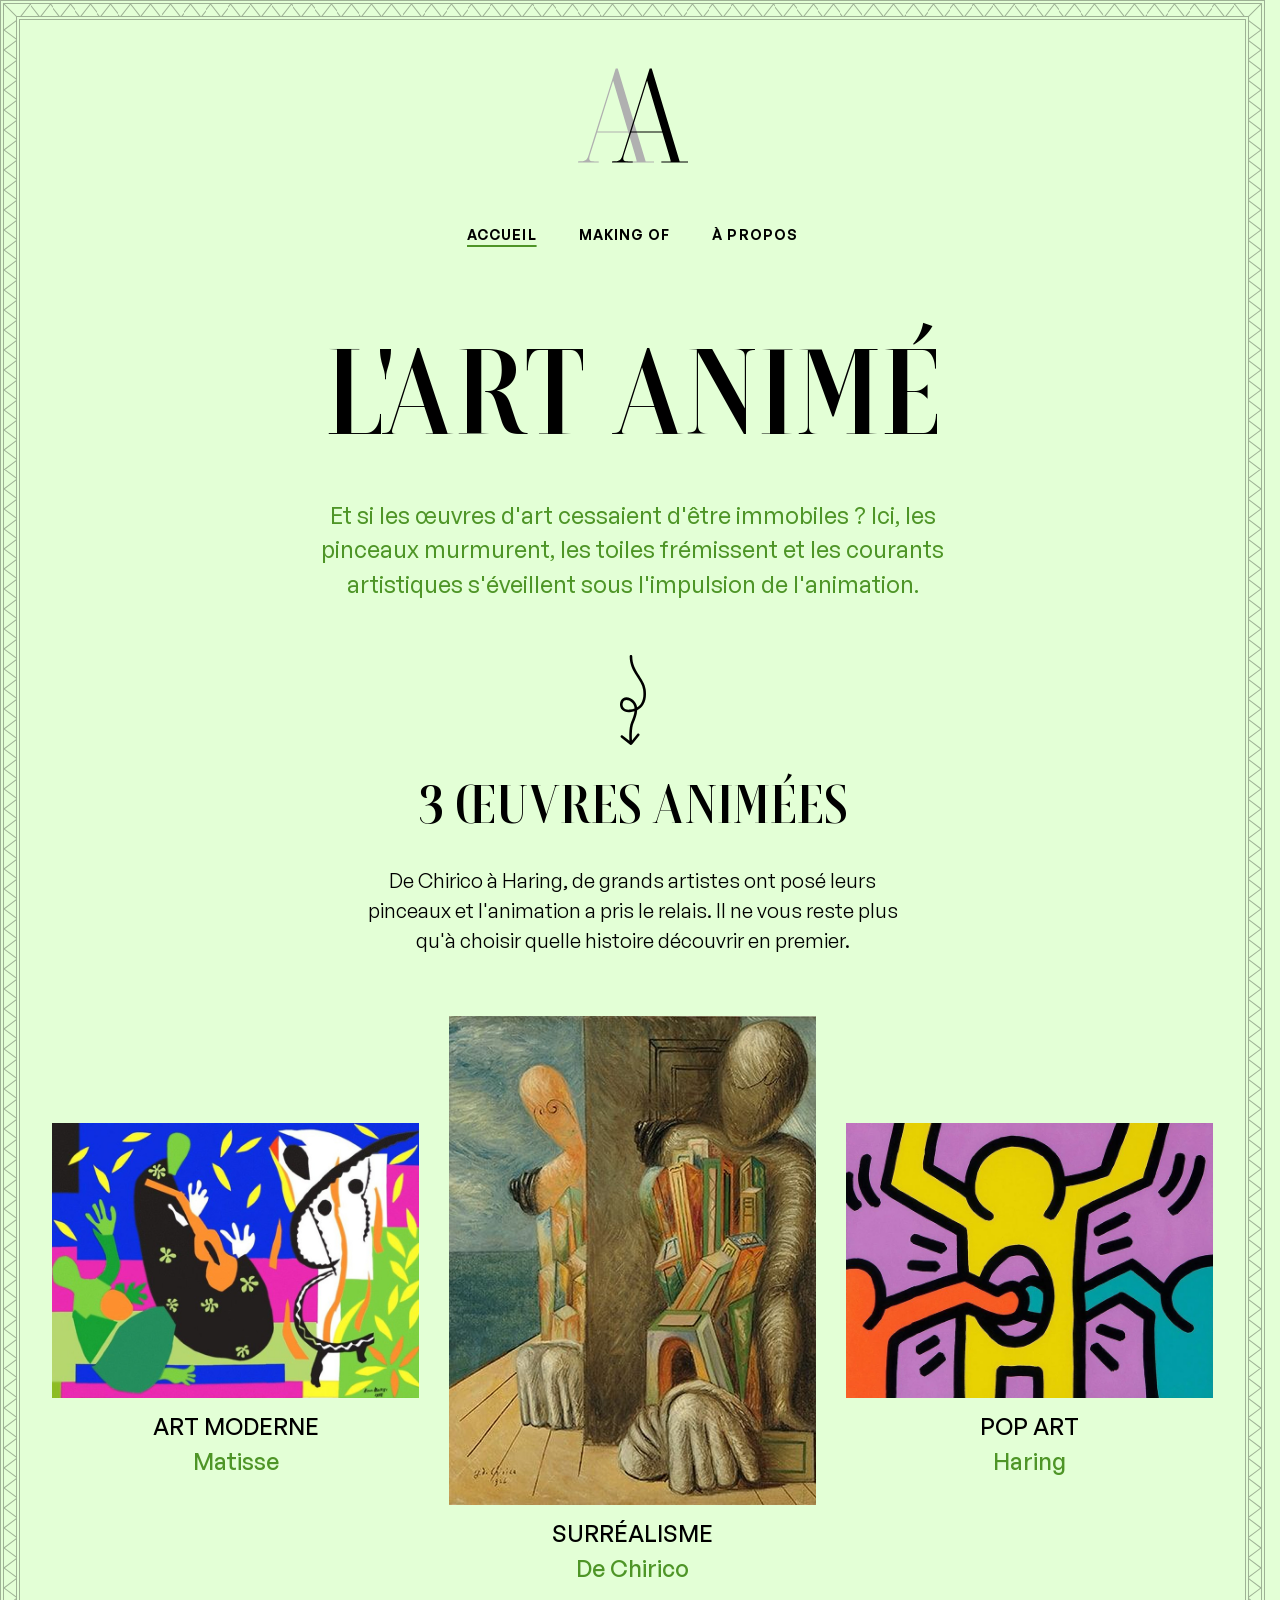
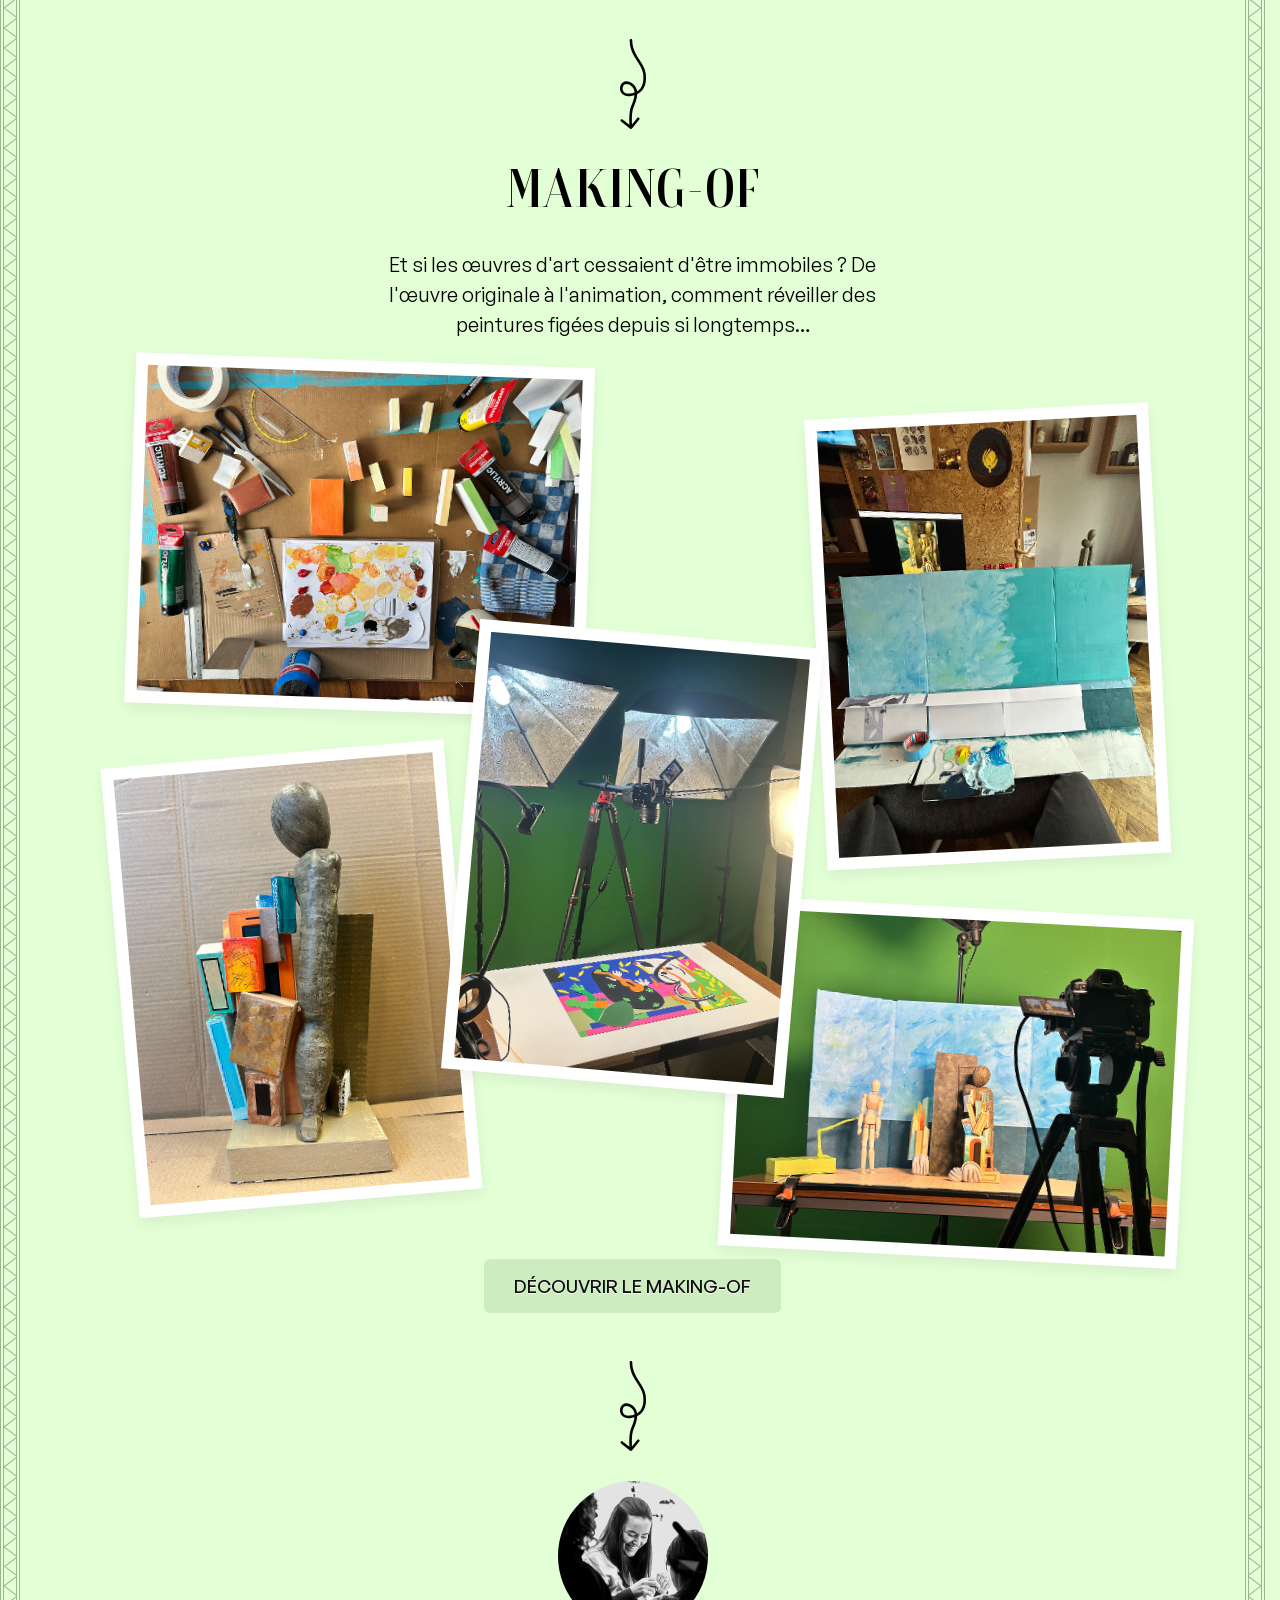
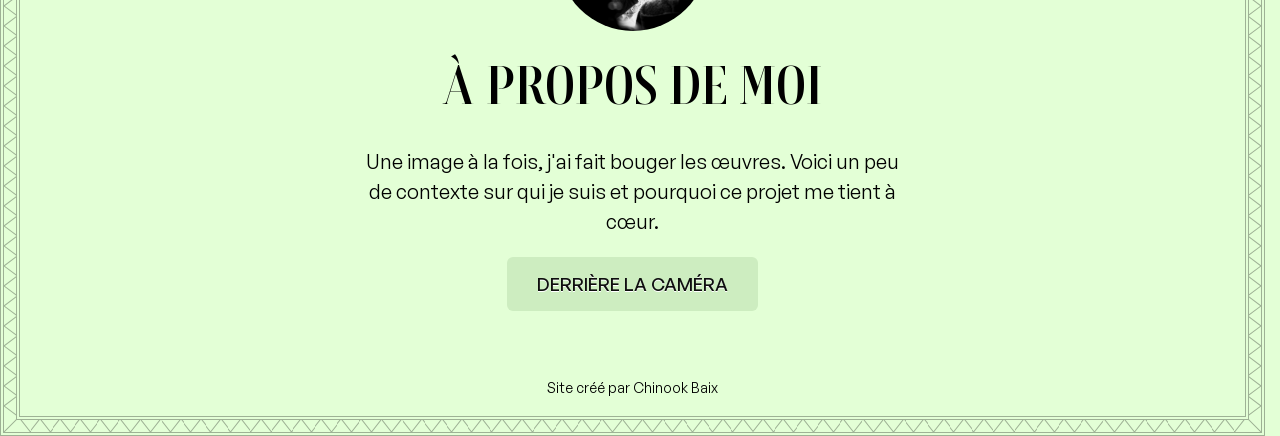
==== commit cc436345: "add border images on body. Data attribute" ====
--- a/index.html
+++ b/index.html
@@ -1,5 +1,5 @@
 <!doctype html>
-<html lang="fr" data-theme="green">
+<html lang="fr" data-theme="green" data-pageborder="001">
   <head>
     <meta charset="UTF-8" />
     <meta name="viewport" content="width=device-width, initial-scale=1.0" />
